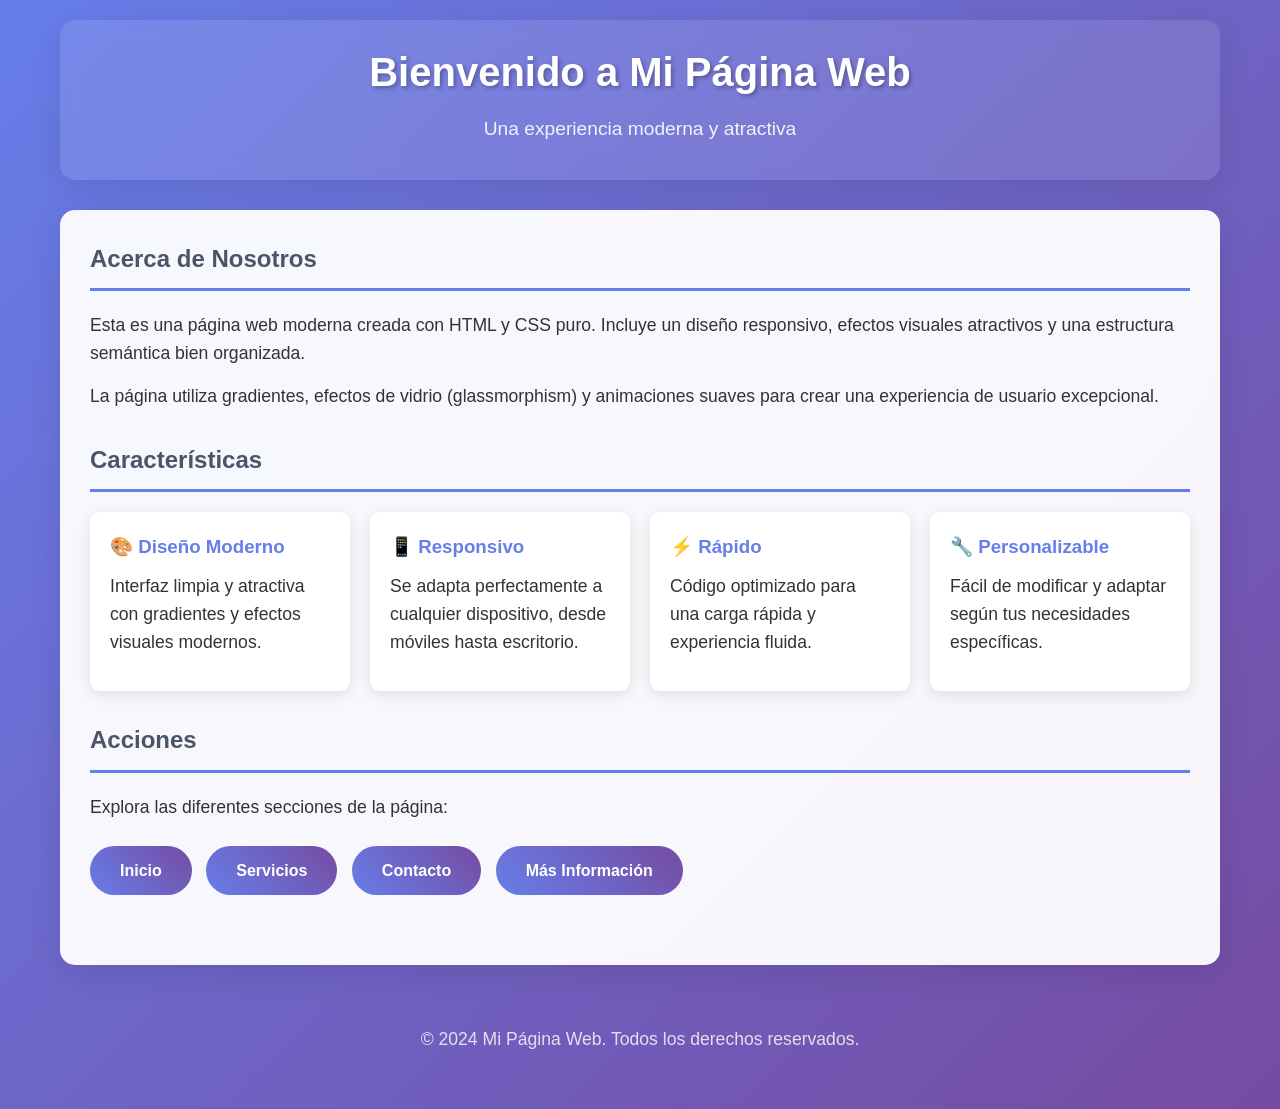
==== index.html @ 84f71ac6 "first commit" ====
<!DOCTYPE html>
<html lang="es">
<head>
    <meta charset="UTF-8">
    <meta name="viewport" content="width=device-width, initial-scale=1.0">
    <title>Mi Página Web</title>
    <style>
        * {
            margin: 0;
            padding: 0;
            box-sizing: border-box;
        }

        body {
            font-family: 'Segoe UI', Tahoma, Geneva, Verdana, sans-serif;
            line-height: 1.6;
            color: #333;
            background: linear-gradient(135deg, #667eea 0%, #764ba2 100%);
            min-height: 100vh;
        }

        .container {
            max-width: 1200px;
            margin: 0 auto;
            padding: 20px;
        }

        header {
            background: rgba(255, 255, 255, 0.1);
            backdrop-filter: blur(10px);
            padding: 20px 0;
            margin-bottom: 30px;
            border-radius: 15px;
            text-align: center;
            box-shadow: 0 8px 32px rgba(0, 0, 0, 0.1);
        }

        h1 {
            color: white;
            font-size: 2.5rem;
            margin-bottom: 10px;
            text-shadow: 2px 2px 4px rgba(0, 0, 0, 0.3);
        }

        .subtitle {
            color: rgba(255, 255, 255, 0.9);
            font-size: 1.2rem;
        }

        main {
            background: rgba(255, 255, 255, 0.95);
            border-radius: 15px;
            padding: 30px;
            box-shadow: 0 8px 32px rgba(0, 0, 0, 0.1);
            backdrop-filter: blur(10px);
        }

        .section {
            margin-bottom: 30px;
        }

        h2 {
            color: #4a5568;
            border-bottom: 3px solid #667eea;
            padding-bottom: 10px;
            margin-bottom: 20px;
        }

        p {
            margin-bottom: 15px;
            font-size: 1.1rem;
        }

        .button {
            display: inline-block;
            background: linear-gradient(45deg, #667eea, #764ba2);
            color: white;
            padding: 12px 30px;
            text-decoration: none;
            border-radius: 25px;
            font-weight: bold;
            transition: transform 0.3s ease, box-shadow 0.3s ease;
            margin: 10px 10px 10px 0;
        }

        .button:hover {
            transform: translateY(-2px);
            box-shadow: 0 5px 15px rgba(0, 0, 0, 0.2);
        }

        .features {
            display: grid;
            grid-template-columns: repeat(auto-fit, minmax(250px, 1fr));
            gap: 20px;
            margin-top: 20px;
        }

        .feature-card {
            background: white;
            padding: 20px;
            border-radius: 10px;
            box-shadow: 0 4px 15px rgba(0, 0, 0, 0.1);
            transition: transform 0.3s ease;
        }

        .feature-card:hover {
            transform: translateY(-5px);
        }

        .feature-card h3 {
            color: #667eea;
            margin-bottom: 10px;
        }

        footer {
            text-align: center;
            margin-top: 40px;
            padding: 20px;
            color: rgba(255, 255, 255, 0.8);
        }

        @media (max-width: 768px) {
            .container {
                padding: 10px;
            }
            
            h1 {
                font-size: 2rem;
            }
            
            main {
                padding: 20px;
            }
        }
    </style>
</head>
<body>
    <div class="container">
        <header>
            <h1>Bienvenido a Mi Página Web</h1>
            <p class="subtitle">Una experiencia moderna y atractiva</p>
        </header>

        <main>
            <section class="section">
                <h2>Acerca de Nosotros</h2>
                <p>Esta es una página web moderna creada con HTML y CSS puro. Incluye un diseño responsivo, efectos visuales atractivos y una estructura semántica bien organizada.</p>
                <p>La página utiliza gradientes, efectos de vidrio (glassmorphism) y animaciones suaves para crear una experiencia de usuario excepcional.</p>
            </section>

            <section class="section">
                <h2>Características</h2>
                <div class="features">
                    <div class="feature-card">
                        <h3>🎨 Diseño Moderno</h3>
                        <p>Interfaz limpia y atractiva con gradientes y efectos visuales modernos.</p>
                    </div>
                    <div class="feature-card">
                        <h3>📱 Responsivo</h3>
                        <p>Se adapta perfectamente a cualquier dispositivo, desde móviles hasta escritorio.</p>
                    </div>
                    <div class="feature-card">
                        <h3>⚡ Rápido</h3>
                        <p>Código optimizado para una carga rápida y experiencia fluida.</p>
                    </div>
                    <div class="feature-card">
                        <h3>🔧 Personalizable</h3>
                        <p>Fácil de modificar y adaptar según tus necesidades específicas.</p>
                    </div>
                </div>
            </section>

            <section class="section">
                <h2>Acciones</h2>
                <p>Explora las diferentes secciones de la página:</p>
                <a href="#" class="button">Inicio</a>
                <a href="#" class="button">Servicios</a>
                <a href="#" class="button">Contacto</a>
                <a href="#" class="button">Más Información</a>
            </section>
        </main>

        <footer>
            <p>&copy; 2024 Mi Página Web. Todos los derechos reservados.</p>
        </footer>
    </div>
</body>
</html>
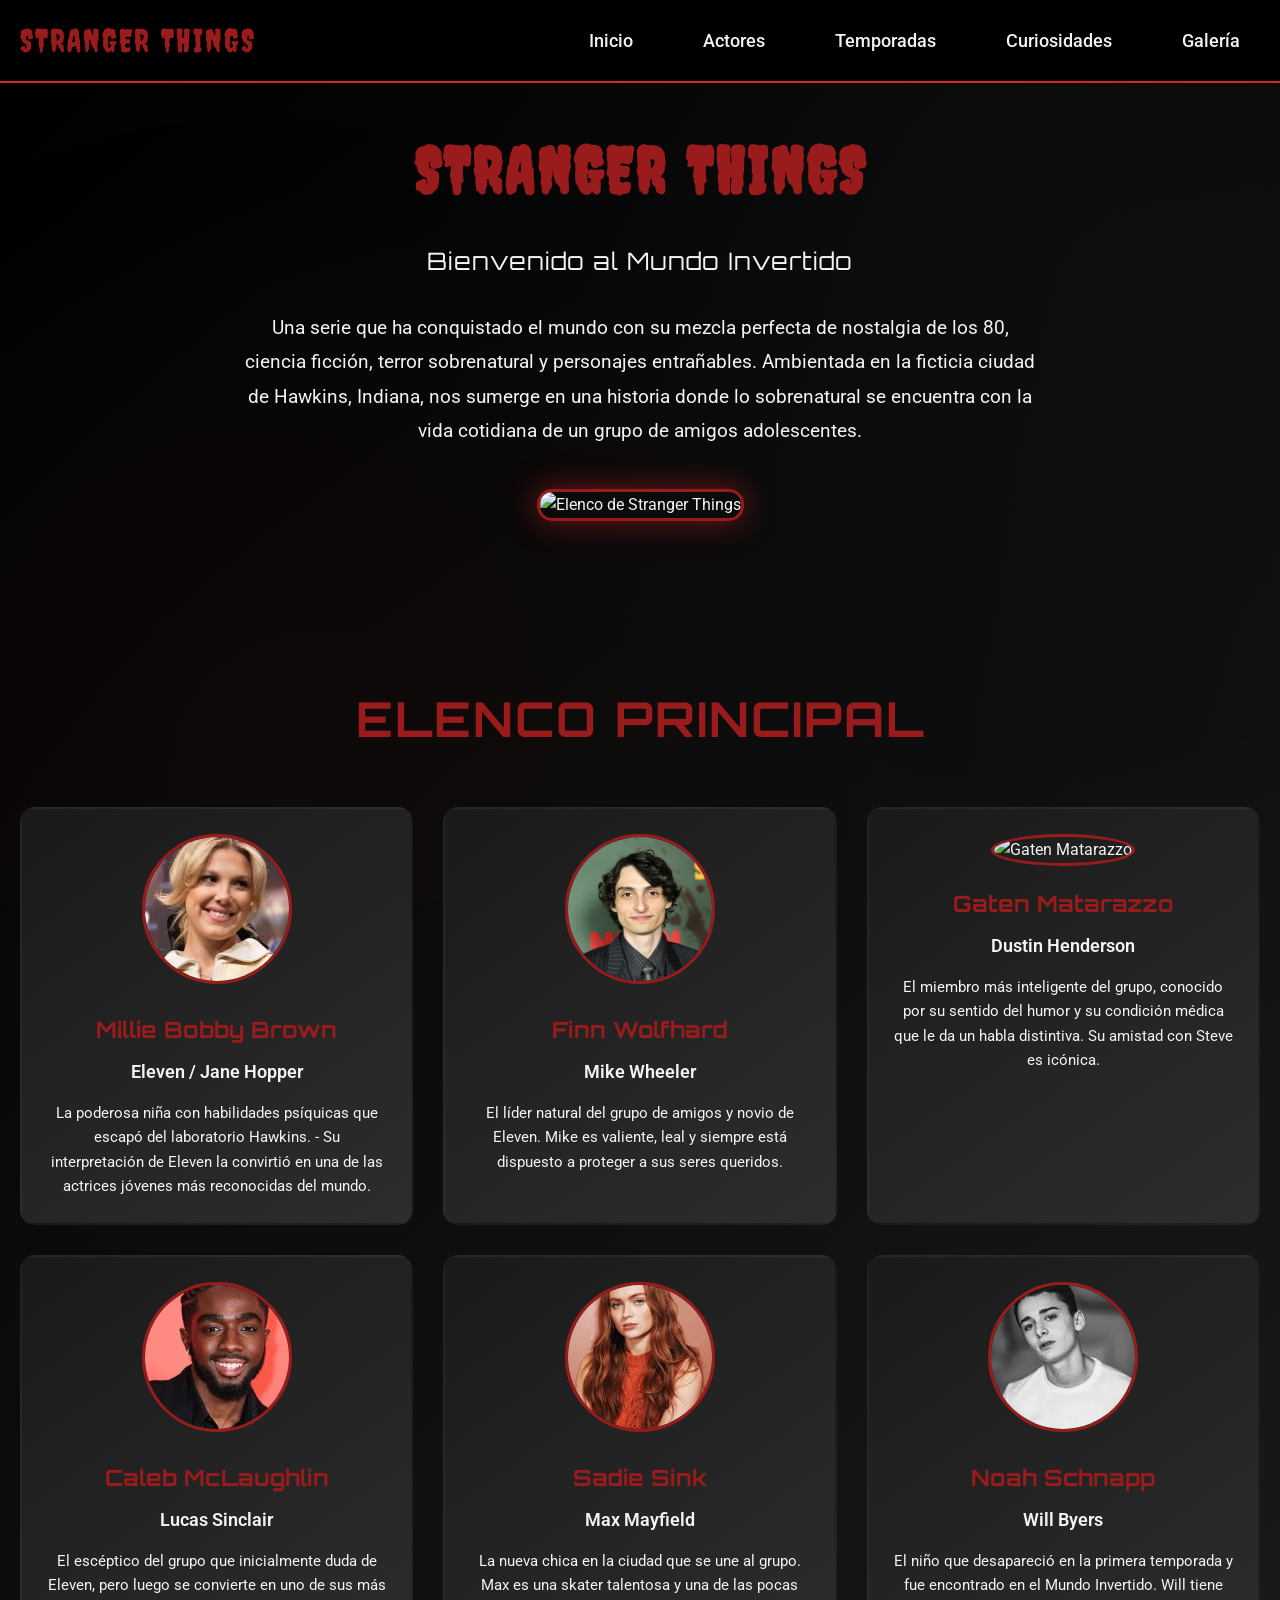
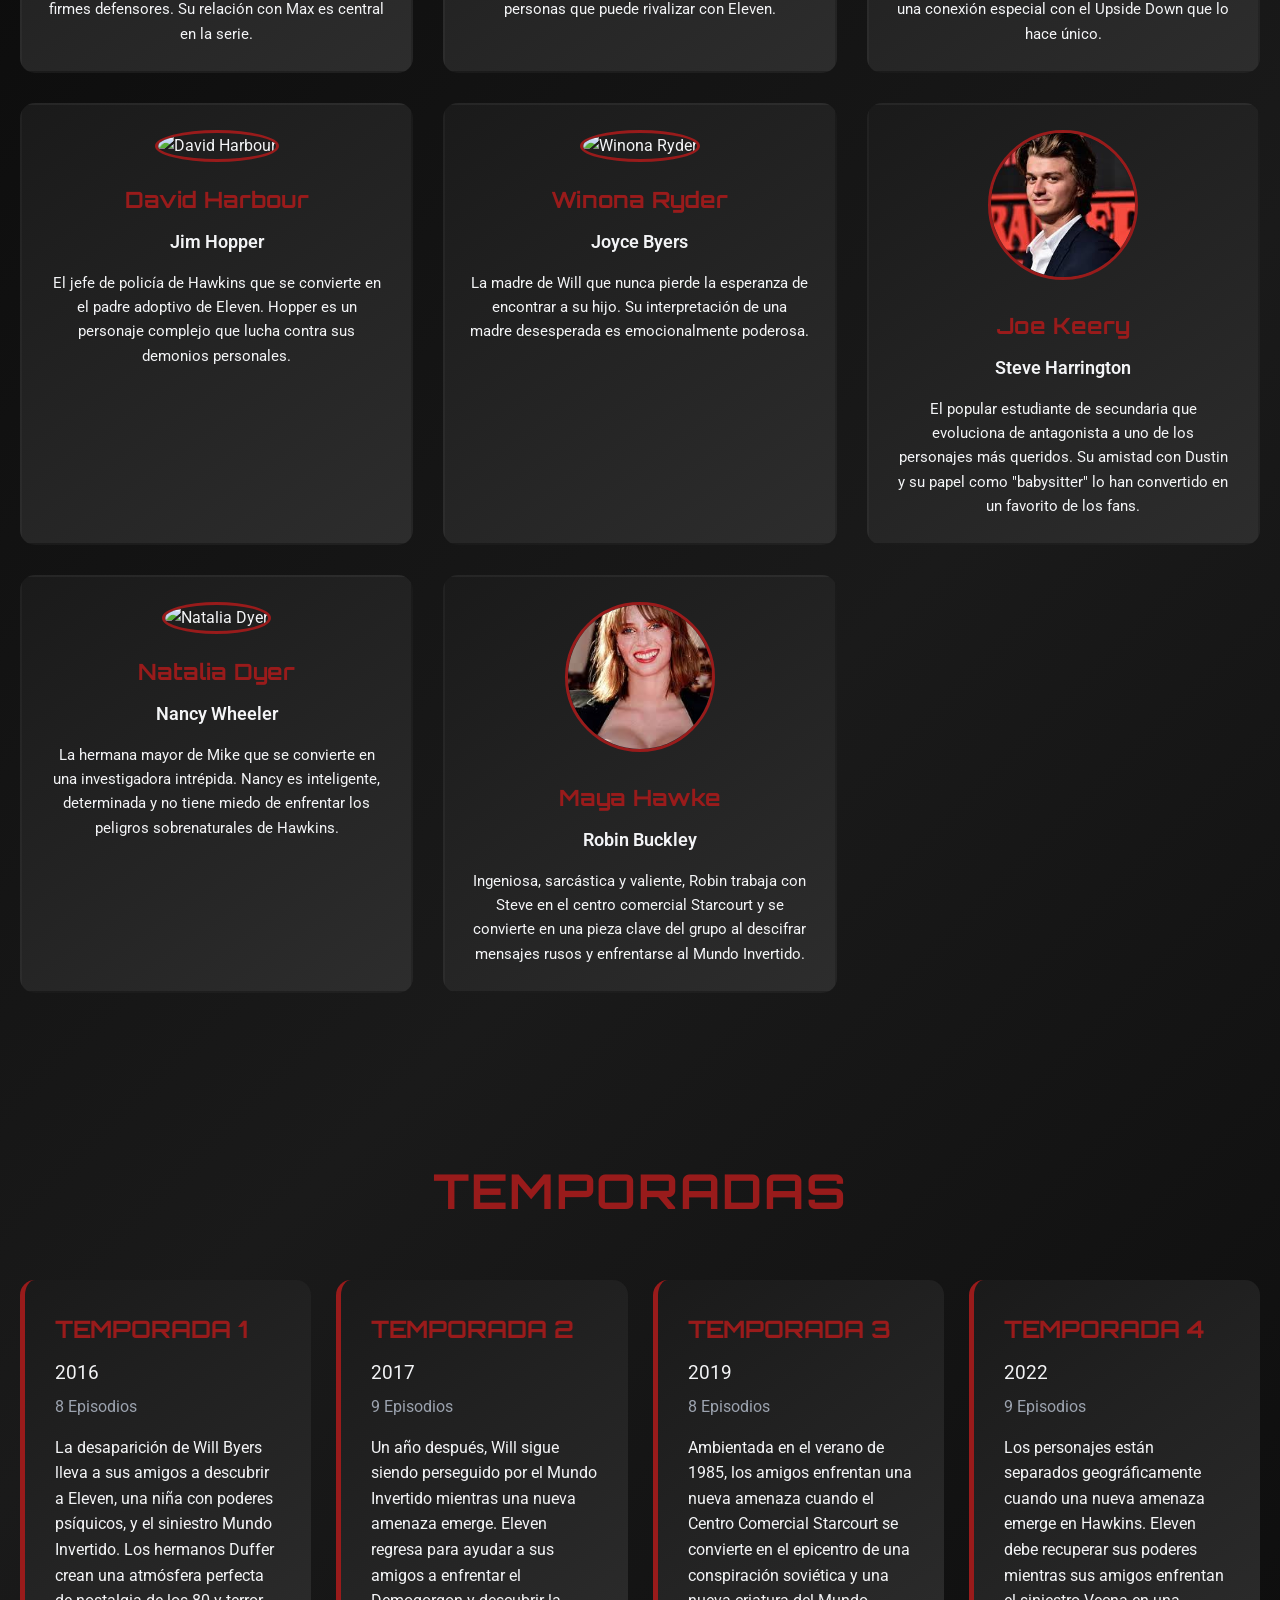
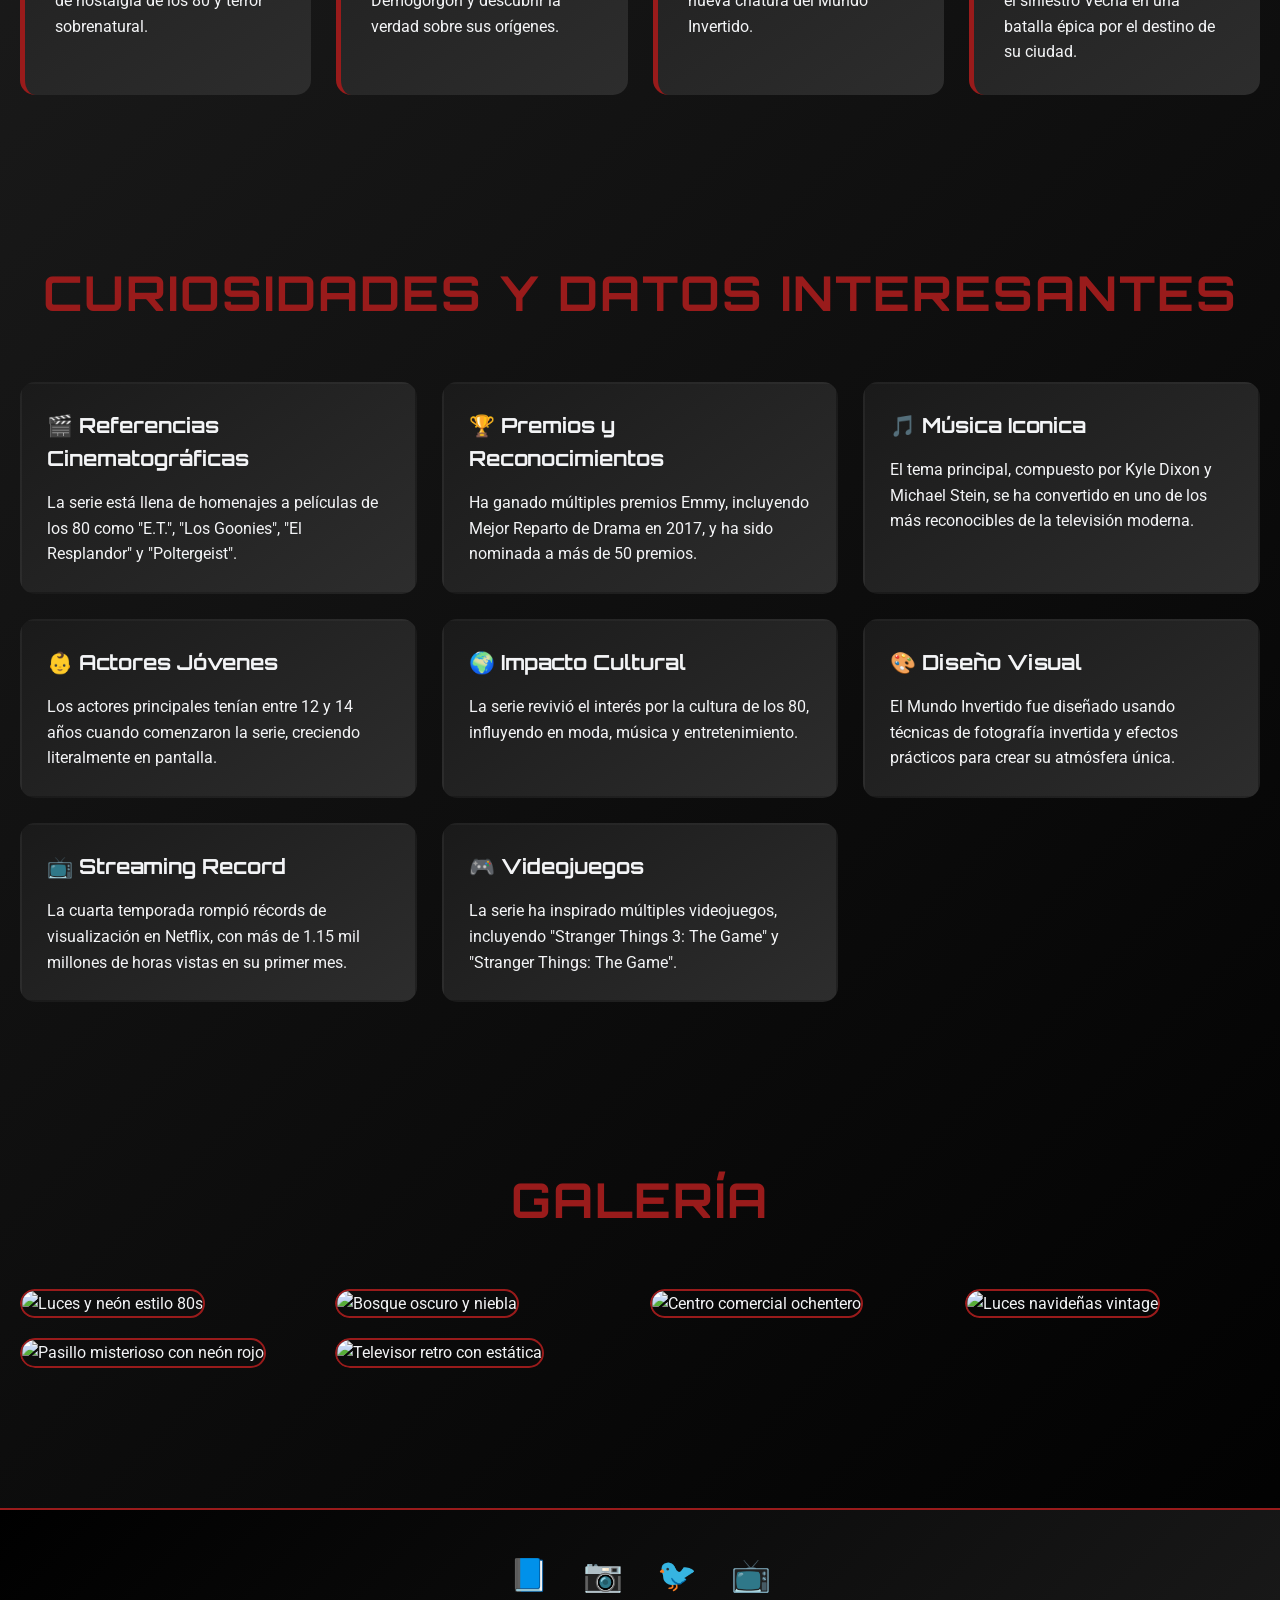
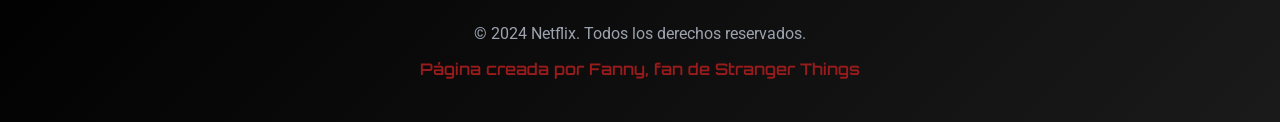
==== commit 55377a3c: "Add Robin (Maya Hawke), update gallery images, and remove background animations for a clean static l" ====
--- a/index.html
+++ b/index.html
@@ -3,186 +3,288 @@
 <head>
     <meta charset="UTF-8">
     <meta name="viewport" content="width=device-width, initial-scale=1.0">
-    <title>Mi Página Web</title>
-    <style>
-        * {
-            margin: 0;
-            padding: 0;
-            box-sizing: border-box;
-        }
-
-        body {
-            font-family: 'Segoe UI', Tahoma, Geneva, Verdana, sans-serif;
-            line-height: 1.6;
-            color: #333;
-            background: linear-gradient(135deg, #667eea 0%, #764ba2 100%);
-            min-height: 100vh;
-        }
-
-        .container {
-            max-width: 1200px;
-            margin: 0 auto;
-            padding: 20px;
-        }
-
-        header {
-            background: rgba(255, 255, 255, 0.1);
-            backdrop-filter: blur(10px);
-            padding: 20px 0;
-            margin-bottom: 30px;
-            border-radius: 15px;
-            text-align: center;
-            box-shadow: 0 8px 32px rgba(0, 0, 0, 0.1);
-        }
-
-        h1 {
-            color: white;
-            font-size: 2.5rem;
-            margin-bottom: 10px;
-            text-shadow: 2px 2px 4px rgba(0, 0, 0, 0.3);
-        }
-
-        .subtitle {
-            color: rgba(255, 255, 255, 0.9);
-            font-size: 1.2rem;
-        }
-
-        main {
-            background: rgba(255, 255, 255, 0.95);
-            border-radius: 15px;
-            padding: 30px;
-            box-shadow: 0 8px 32px rgba(0, 0, 0, 0.1);
-            backdrop-filter: blur(10px);
-        }
-
-        .section {
-            margin-bottom: 30px;
-        }
-
-        h2 {
-            color: #4a5568;
-            border-bottom: 3px solid #667eea;
-            padding-bottom: 10px;
-            margin-bottom: 20px;
-        }
-
-        p {
-            margin-bottom: 15px;
-            font-size: 1.1rem;
-        }
-
-        .button {
-            display: inline-block;
-            background: linear-gradient(45deg, #667eea, #764ba2);
-            color: white;
-            padding: 12px 30px;
-            text-decoration: none;
-            border-radius: 25px;
-            font-weight: bold;
-            transition: transform 0.3s ease, box-shadow 0.3s ease;
-            margin: 10px 10px 10px 0;
-        }
-
-        .button:hover {
-            transform: translateY(-2px);
-            box-shadow: 0 5px 15px rgba(0, 0, 0, 0.2);
-        }
-
-        .features {
-            display: grid;
-            grid-template-columns: repeat(auto-fit, minmax(250px, 1fr));
-            gap: 20px;
-            margin-top: 20px;
-        }
-
-        .feature-card {
-            background: white;
-            padding: 20px;
-            border-radius: 10px;
-            box-shadow: 0 4px 15px rgba(0, 0, 0, 0.1);
-            transition: transform 0.3s ease;
-        }
-
-        .feature-card:hover {
-            transform: translateY(-5px);
-        }
-
-        .feature-card h3 {
-            color: #667eea;
-            margin-bottom: 10px;
-        }
-
-        footer {
-            text-align: center;
-            margin-top: 40px;
-            padding: 20px;
-            color: rgba(255, 255, 255, 0.8);
-        }
-
-        @media (max-width: 768px) {
-            .container {
-                padding: 10px;
-            }
-            
-            h1 {
-                font-size: 2rem;
-            }
-            
-            main {
-                padding: 20px;
-            }
-        }
-    </style>
+    <title>Stranger Things - El Mundo Invertido</title>
+    <link rel="stylesheet" href="styles/main.css">
+    <link href="https://fonts.googleapis.com/css2?family=Creepster&family=Orbitron:wght@400;700;900&family=Roboto:wght@300;400;700&display=swap" rel="stylesheet">
 </head>
 <body>
+    <!-- Navegación -->
+    <nav>
+        <div class="nav-container">
+            <a href="#inicio" class="logo">STRANGER THINGS</a>
+            <ul class="nav-links">
+                <li><a href="#inicio">Inicio</a></li>
+                <li><a href="#actores">Actores</a></li>
+                <li><a href="#temporadas">Temporadas</a></li>
+                <li><a href="#curiosidades">Curiosidades</a></li>
+                <li><a href="#galeria">Galería</a></li>
+            </ul>
+        </div>
+    </nav>
+
     <div class="container">
-        <header>
-            <h1>Bienvenido a Mi Página Web</h1>
-            <p class="subtitle">Una experiencia moderna y atractiva</p>
-        </header>
-
-        <main>
-            <section class="section">
-                <h2>Acerca de Nosotros</h2>
-                <p>Esta es una página web moderna creada con HTML y CSS puro. Incluye un diseño responsivo, efectos visuales atractivos y una estructura semántica bien organizada.</p>
-                <p>La página utiliza gradientes, efectos de vidrio (glassmorphism) y animaciones suaves para crear una experiencia de usuario excepcional.</p>
-            </section>
-
-            <section class="section">
-                <h2>Características</h2>
-                <div class="features">
-                    <div class="feature-card">
-                        <h3>🎨 Diseño Moderno</h3>
-                        <p>Interfaz limpia y atractiva con gradientes y efectos visuales modernos.</p>
-                    </div>
-                    <div class="feature-card">
-                        <h3>📱 Responsivo</h3>
-                        <p>Se adapta perfectamente a cualquier dispositivo, desde móviles hasta escritorio.</p>
-                    </div>
-                    <div class="feature-card">
-                        <h3>⚡ Rápido</h3>
-                        <p>Código optimizado para una carga rápida y experiencia fluida.</p>
-                    </div>
-                    <div class="feature-card">
-                        <h3>🔧 Personalizable</h3>
-                        <p>Fácil de modificar y adaptar según tus necesidades específicas.</p>
-                    </div>
-                </div>
-            </section>
-
-            <section class="section">
-                <h2>Acciones</h2>
-                <p>Explora las diferentes secciones de la página:</p>
-                <a href="#" class="button">Inicio</a>
-                <a href="#" class="button">Servicios</a>
-                <a href="#" class="button">Contacto</a>
-                <a href="#" class="button">Más Información</a>
-            </section>
-        </main>
-
-        <footer>
-            <p>&copy; 2024 Mi Página Web. Todos los derechos reservados.</p>
-        </footer>
+        <!-- Sección Hero -->
+        <section id="inicio" class="hero fade-in">
+            <h1 class="hero-title">STRANGER THINGS</h1>
+            <p class="hero-subtitle">Bienvenido al Mundo Invertido</p>
+            <p class="hero-description">
+                Una serie que ha conquistado el mundo con su mezcla perfecta de nostalgia de los 80, 
+                ciencia ficción, terror sobrenatural y personajes entrañables. Ambientada en la ficticia 
+                ciudad de Hawkins, Indiana, nos sumerge en una historia donde lo sobrenatural se encuentra 
+                con la vida cotidiana de un grupo de amigos adolescentes.
+            </p>
+            <img src="https://images.unsplash.com/photo-1578662996442-48f60103fc96?ixlib=rb-4.0.3&auto=format&fit=crop&w=1200&q=80" 
+                 alt="Elenco de Stranger Things" class="hero-image">
+        </section>
+
+        <!-- Sección Actores -->
+        <section id="actores" class="section fade-in">
+            <h2>ELENCO PRINCIPAL</h2>
+            <div class="actors-grid">
+                <div class="actor-card">
+                    <img src="[data-uri] "
+     
+                         alt="Millie Bobby Brown (Eleven)" class="actor-photo">
+                    <h3 class="actor-name">Millie Bobby Brown</h3>
+                    <p class="actor-character">Eleven / Jane Hopper</p>
+                    <p class="actor-description">
+                        La poderosa niña con habilidades psíquicas que escapó del laboratorio Hawkins. 
+                   -     Su interpretación de Eleven la convirtió en una de las actrices jóvenes más reconocidas del mundo.
+                    </p>
+                </div>
+
+                <div class="actor-card">
+                    <img src="imagenes/Finn.webp"
+                         alt="Finn Wolfhard" class="actor-photo">
+                    <h3 class="actor-name">Finn Wolfhard</h3>
+                    <p class="actor-character">Mike Wheeler</p>
+                    <p class="actor-description">
+                        El líder natural del grupo de amigos y novio de Eleven. Mike es valiente, 
+                        leal y siempre está dispuesto a proteger a sus seres queridos.
+                    </p>
+                </div>
+
+                <div class="actor-card">
+                    <img src="https://upload.wikimedia.org/wikipedia/commons/4/43/Gaten_Matarazzo.jpg" 
+                         alt="Gaten Matarazzo" class="actor-photo">
+                    <h3 class="actor-name">Gaten Matarazzo</h3>
+                    <p class="actor-character">Dustin Henderson</p>
+                    <p class="actor-description">
+                        El miembro más inteligente del grupo, conocido por su sentido del humor 
+                        y su condición médica que le da un habla distintiva. Su amistad con Steve es icónica.
+                    </p>
+                </div>
+
+                <div class="actor-card">
+                    <img src="[data-uri]" 
+                         alt="Caleb McLaughlin" class="actor-photo">
+                    <h3 class="actor-name">Caleb McLaughlin</h3>
+                    <p class="actor-character">Lucas Sinclair</p>
+                    <p class="actor-description">
+                        El escéptico del grupo que inicialmente duda de Eleven, pero luego se convierte 
+                        en uno de sus más firmes defensores. Su relación con Max es central en la serie.
+                    </p>
+                </div>
+
+                <div class="actor-card">
+                    <img src="[data-uri]" 
+                         alt="Sadie Sink" class="actor-photo">
+                    <h3 class="actor-name">Sadie Sink</h3>
+                    <p class="actor-character">Max Mayfield</p>
+                    <p class="actor-description">
+                        La nueva chica en la ciudad que se une al grupo. Max es una skater talentosa 
+                        y una de las pocas personas que puede rivalizar con Eleven.
+                    </p>
+                </div>
+
+                <div class="actor-card">
+                    <img src="[data-uri]" 
+                         alt="Noah Schnapp" class="actor-photo">
+                    <h3 class="actor-name">Noah Schnapp</h3>
+                    <p class="actor-character">Will Byers</p>
+                    <p class="actor-description">
+                        El niño que desapareció en la primera temporada y fue encontrado en el Mundo Invertido. 
+                        Will tiene una conexión especial con el Upside Down que lo hace único.
+                    </p>
+                </div>
+
+                <div class="actor-card">
+                    <img src="https://cdn.britannica.com/53/244253-050-579D9771/Actor-David-Harbour-2022.jpg "
+                         alt="David Harbour" class="actor-photo">
+                    <h3 class="actor-name">David Harbour</h3>
+                    <p class="actor-character">Jim Hopper</p>
+                    <p class="actor-description">
+                        El jefe de policía de Hawkins que se convierte en el padre adoptivo de Eleven. 
+                        Hopper es un personaje complejo que lucha contra sus demonios personales.
+                    </p>
+                </div>
+
+                <div class="actor-card">
+                    <img src="https://upload.wikimedia.org/wikipedia/commons/thumb/3/39/Winona_Ryder-63849_%28cropped%29.jpg/250px-Winona_Ryder-63849_%28cropped%29.jpg" 
+                         alt="Winona Ryder" class="actor-photo">
+                    <h3 class="actor-name">Winona Ryder</h3>
+                    <p class="actor-character">Joyce Byers</p>
+                    <p class="actor-description">
+                        La madre de Will que nunca pierde la esperanza de encontrar a su hijo. 
+                        Su interpretación de una madre desesperada es emocionalmente poderosa.
+                    </p>
+                </div>
+
+                <div class="actor-card">
+                    <img src="[data-uri]" 
+                         alt="Joe Keery" class="actor-photo">
+                    <h3 class="actor-name">Joe Keery</h3>
+                    <p class="actor-character">Steve Harrington</p>
+                    <p class="actor-description">
+                        El popular estudiante de secundaria que evoluciona de antagonista a uno de los personajes más queridos. 
+                        Su amistad con Dustin y su papel como "babysitter" lo han convertido en un favorito de los fans.
+                    </p>
+                </div>
+
+                <div class="actor-card">
+                    <img src="https://upload.wikimedia.org/wikipedia/commons/7/7d/Natalia_Dyer_by_Gage_Skidmore.jpg" 
+                         alt="Natalia Dyer" class="actor-photo">
+                    <h3 class="actor-name">Natalia Dyer</h3>
+                    <p class="actor-character">Nancy Wheeler</p>
+                    <p class="actor-description">
+                        La hermana mayor de Mike que se convierte en una investigadora intrépida. 
+                        Nancy es inteligente, determinada y no tiene miedo de enfrentar los peligros sobrenaturales de Hawkins.
+                    </p>
+                </div>
+
+                <div class="actor-card">
+                    <img src="[data-uri]"
+                         alt="Maya Hawke" class="actor-photo">
+                    <h3 class="actor-name">Maya Hawke</h3>
+                    <p class="actor-character">Robin Buckley</p>
+                    <p class="actor-description">
+                        Ingeniosa, sarcástica y valiente, Robin trabaja con Steve en el centro comercial Starcourt
+                        y se convierte en una pieza clave del grupo al descifrar mensajes rusos y enfrentarse al Mundo Invertido.
+                    </p>
+                </div>
+            </div>
+        </section>
+
+        <!-- Sección Temporadas -->
+        <section id="temporadas" class="section fade-in">
+            <h2>TEMPORADAS</h2>
+            <div class="seasons-container">
+                <div class="season-card">
+                    <h3 class="season-number">TEMPORADA 1</h3>
+                    <p class="season-year">2016</p>
+                    <p class="season-episodes">8 Episodios</p>
+                    <p class="season-description">La desaparición de Will Byers lleva a sus amigos a descubrir a Eleven, una niña con poderes psíquicos, y el siniestro Mundo Invertido. Los hermanos Duffer crean una atmósfera perfecta de nostalgia de los 80 y terror sobrenatural.</p>
+                </div>
+
+                <div class="season-card">
+                    <h3 class="season-number">TEMPORADA 2</h3>
+                    <p class="season-year">2017</p>
+                    <p class="season-episodes">9 Episodios</p>
+                    <p class="season-description">Un año después, Will sigue siendo perseguido por el Mundo Invertido mientras una nueva amenaza emerge. Eleven regresa para ayudar a sus amigos a enfrentar el Demogorgon y descubrir la verdad sobre sus orígenes.</p>
+                </div>
+
+                <div class="season-card">
+                    <h3 class="season-number">TEMPORADA 3</h3>
+                    <p class="season-year">2019</p>
+                    <p class="season-episodes">8 Episodios</p>
+                    <p class="season-description">Ambientada en el verano de 1985, los amigos enfrentan una nueva amenaza cuando el Centro Comercial Starcourt se convierte en el epicentro de una conspiración soviética y una nueva criatura del Mundo Invertido.</p>
+                </div>
+
+                <div class="season-card">
+                    <h3 class="season-number">TEMPORADA 4</h3>
+                    <p class="season-year">2022</p>
+                    <p class="season-episodes">9 Episodios</p>
+                    <p class="season-description">Los personajes están separados geográficamente cuando una nueva amenaza emerge en Hawkins. Eleven debe recuperar sus poderes mientras sus amigos enfrentan el siniestro Vecna en una batalla épica por el destino de su ciudad.</p>
+                </div>
+            </div>
+        </section>
+
+        <!-- Sección Curiosidades -->
+        <section id="curiosidades" class="section fade-in">
+            <h2>CURIOSIDADES Y DATOS INTERESANTES</h2>
+            <div class="curiosities">
+                <div class="curiosity-card">
+                    <h3>🎬 Referencias Cinematográficas</h3>
+                    <p>La serie está llena de homenajes a películas de los 80 como "E.T.", "Los Goonies", "El Resplandor" y "Poltergeist".</p>
+                </div>
+
+                <div class="curiosity-card">
+                    <h3>🏆 Premios y Reconocimientos</h3>
+                    <p>Ha ganado múltiples premios Emmy, incluyendo Mejor Reparto de Drama en 2017, y ha sido nominada a más de 50 premios.</p>
+                </div>
+
+                <div class="curiosity-card">
+                    <h3>🎵 Música Iconica</h3>
+                    <p>El tema principal, compuesto por Kyle Dixon y Michael Stein, se ha convertido en uno de los más reconocibles de la televisión moderna.</p>
+                </div>
+
+                <div class="curiosity-card">
+                    <h3>👶 Actores Jóvenes</h3>
+                    <p>Los actores principales tenían entre 12 y 14 años cuando comenzaron la serie, creciendo literalmente en pantalla.</p>
+                </div>
+
+                <div class="curiosity-card">
+                    <h3>🌍 Impacto Cultural</h3>
+                    <p>La serie revivió el interés por la cultura de los 80, influyendo en moda, música y entretenimiento.</p>
+                </div>
+
+                <div class="curiosity-card">
+                    <h3>🎨 Diseño Visual</h3>
+                    <p>El Mundo Invertido fue diseñado usando técnicas de fotografía invertida y efectos prácticos para crear su atmósfera única.</p>
+                </div>
+
+                <div class="curiosity-card">
+                    <h3>📺 Streaming Record</h3>
+                    <p>La cuarta temporada rompió récords de visualización en Netflix, con más de 1.15 mil millones de horas vistas en su primer mes.</p>
+                </div>
+
+                <div class="curiosity-card">
+                    <h3>🎮 Videojuegos</h3>
+                    <p>La serie ha inspirado múltiples videojuegos, incluyendo "Stranger Things 3: The Game" y "Stranger Things: The Game".</p>
+                </div>
+            </div>
+        </section>
+
+        <!-- Sección Galería -->
+        <section id="galeria" class="section fade-in">
+            <h2>GALERÍA</h2>
+            <div class="gallery">
+                <div class="gallery-item">
+                    <img src="https://images.unsplash.com/photo-1520975922284-9f8a8ef21298?ixlib=rb-4.0.3&auto=format&fit=crop&w=400&q=80" alt="Luces y neón estilo 80s">
+                </div>
+                <div class="gallery-item">
+                    <img src="https://images.unsplash.com/photo-1558981403-c5f9899a28bc?ixlib=rb-4.0.3&auto=format&fit=crop&w=400&q=80" alt="Bosque oscuro y niebla">
+                </div>
+                <div class="gallery-item">
+                    <img src="https://images.unsplash.com/photo-1496302662116-85c2c1df8535?ixlib=rb-4.0.3&auto=format&fit=crop&w=400&q=80" alt="Centro comercial ochentero">
+                </div>
+                <div class="gallery-item">
+                    <img src="https://images.unsplash.com/photo-1477959858617-67f85cf4f1df?ixlib=rb-4.0.3&auto=format&fit=crop&w=400&q=80" alt="Luces navideñas vintage">
+                </div>
+                <div class="gallery-item">
+                    <img src="https://images.unsplash.com/photo-1502904550040-7534597429ae?ixlib=rb-4.0.3&auto=format&fit=crop&w=400&q=80" alt="Pasillo misterioso con neón rojo">
+                </div>
+                <div class="gallery-item">
+                    <img src="https://images.unsplash.com/photo-1545239351-1141bd82e8a6?ixlib=rb-4.0.3&auto=format&fit=crop&w=400&q=80" alt="Televisor retro con estática">
+                </div>
+            </div>
+        </section>
     </div>
+
+    <!-- Footer -->
+    <footer>
+        <div class="footer-content">
+            <div class="social-links">
+                <a href="#">📘</a>
+                <a href="#">📷</a>
+                <a href="#">🐦</a>
+                <a href="#">📺</a>
+            </div>
+            <p class="footer-text">© 2024 Netflix. Todos los derechos reservados.</p>
+            <p class="signature">Página creada por Fanny, fan de Stranger Things</p>
+        </div>
+    </footer>
+
+    <script src="js/main.js"></script>
 </body>
-</html>
+</html>
--- a/styles/main.css
+++ b/styles/main.css
@@ -0,0 +1,484 @@
+/* Reset y configuración base */
+* {
+    margin: 0;
+    padding: 0;
+    box-sizing: border-box;
+}
+
+:root {
+    --primary-red: #991b1b;
+    --secondary-red: #ef4444;
+    --dark-red: #991b1b;
+    --black: #000000;
+    --dark-gray: #1a1a1a;
+    --medium-gray: #2d2d2d;
+    --light-gray: #404040;
+    --blue-accent: #4b5563;
+    --light-blue: #6b7280;
+    --white: #ffffff;
+    --text-light: #f3f4f6;
+    --text-muted: #9ca3af;
+    --glow-red: #dc2626;
+    --glow-blue: #6b7280;
+}
+
+body {
+    font-family: 'Roboto', sans-serif;
+    background: linear-gradient(135deg, var(--black) 0%, var(--dark-gray) 50%, var(--black) 100%);
+    color: var(--text-light);
+    line-height: 1.6;
+    overflow-x: hidden;
+}
+
+/* Fondo estático sin animaciones */
+body::before {
+    content: '';
+    position: fixed;
+    top: 0;
+    left: 0;
+    width: 100%;
+    height: 100%;
+    background: 
+        radial-gradient(circle at 20% 80%, rgba(153, 27, 27, 0.05) 0%, transparent 50%),
+        radial-gradient(circle at 80% 20%, rgba(75, 85, 99, 0.05) 0%, transparent 50%);
+    z-index: -1;
+}
+
+/* Contenedor principal */
+.container {
+    max-width: 1400px;
+    margin: 0 auto;
+    padding: 0 20px;
+}
+
+/* Navegación */
+nav {
+    position: fixed;
+    top: 0;
+    left: 0;
+    right: 0;
+    background: rgba(0, 0, 0, 0.95);
+    backdrop-filter: blur(10px);
+    border-bottom: 2px solid var(--primary-red);
+    z-index: 1000;
+    padding: 15px 0;
+    transition: all 0.3s ease;
+}
+
+.nav-container {
+    max-width: 1400px;
+    margin: 0 auto;
+    display: flex;
+    justify-content: space-between;
+    align-items: center;
+    padding: 0 20px;
+}
+
+.logo {
+    font-family: 'Creepster', cursive;
+    font-size: 2rem;
+    color: var(--primary-red);
+    text-decoration: none;
+    letter-spacing: 2px;
+    transition: all 0.3s ease;
+}
+
+.logo:hover {
+    transform: scale(1.05);
+}
+
+.nav-links {
+    display: flex;
+    list-style: none;
+    gap: 30px;
+}
+
+.nav-links a {
+    color: var(--text-light);
+    text-decoration: none;
+    font-weight: 500;
+    font-size: 1.1rem;
+    padding: 10px 20px;
+    border-radius: 25px;
+    transition: all 0.3s ease;
+    position: relative;
+}
+
+.nav-links a::before {
+    content: '';
+    position: absolute;
+    top: 0;
+    left: 0;
+    right: 0;
+    bottom: 0;
+    background: linear-gradient(45deg, var(--primary-red), var(--blue-accent));
+    border-radius: 25px;
+    opacity: 0;
+    transition: opacity 0.3s ease;
+    z-index: -1;
+}
+
+.nav-links a:hover::before {
+    opacity: 1;
+}
+
+.nav-links a:hover {
+    color: var(--white);
+    text-shadow: 0 0 10px var(--white);
+}
+
+/* Sección Hero */
+.hero {
+    padding: 120px 0 80px;
+    text-align: center;
+    position: relative;
+}
+
+.hero-title {
+    font-family: 'Creepster', cursive;
+    font-size: 4rem;
+    color: var(--primary-red);
+    margin-bottom: 20px;
+    letter-spacing: 3px;
+}
+
+
+.hero-subtitle {
+    font-family: 'Orbitron', monospace;
+    font-size: 1.5rem;
+    color: var(--text-light);
+    margin-bottom: 30px;
+    letter-spacing: 1px;
+}
+
+.hero-description {
+    font-size: 1.2rem;
+    max-width: 800px;
+    margin: 0 auto 40px;
+    color: var(--text-light);
+    line-height: 1.8;
+}
+
+.hero-image {
+    max-width: 100%;
+    height: 400px;
+    object-fit: cover;
+    border-radius: 15px;
+    border: 3px solid var(--primary-red);
+    box-shadow: 0 0 30px rgba(220, 38, 38, 0.5);
+    transition: all 0.3s ease;
+}
+
+.hero-image:hover {
+    transform: scale(1.02);
+    box-shadow: 0 0 50px rgba(220, 38, 38, 0.8);
+}
+
+/* Secciones generales */
+.section {
+    padding: 80px 0;
+    position: relative;
+}
+
+.section h2 {
+    font-family: 'Orbitron', monospace;
+    font-size: 3rem;
+    color: var(--primary-red);
+    text-align: center;
+    margin-bottom: 50px;
+    letter-spacing: 2px;
+}
+
+/* Grid de actores */
+.actors-grid {
+    display: grid;
+    grid-template-columns: repeat(auto-fit, minmax(300px, 1fr));
+    gap: 30px;
+    margin-top: 40px;
+}
+
+.actor-card {
+    background: linear-gradient(145deg, var(--dark-gray), var(--medium-gray));
+    border-radius: 15px;
+    padding: 25px;
+    text-align: center;
+    border: 2px solid transparent;
+    transition: all 0.3s ease;
+    position: relative;
+    overflow: hidden;
+}
+
+
+.actor-card:hover {
+    border-color: var(--primary-red);
+    transform: translateY(-10px);
+    box-shadow: 0 20px 40px rgba(220, 38, 38, 0.3);
+}
+
+.actor-photo {
+    width: 150px;
+    height: 150px;
+    border-radius: 50%;
+    object-fit: cover;
+    border: 3px solid var(--primary-red);
+    margin-bottom: 20px;
+    transition: all 0.3s ease;
+}
+
+.actor-card:hover .actor-photo {
+    border-color: var(--light-blue);
+    box-shadow: 0 0 20px var(--glow-blue);
+}
+
+.actor-name {
+    font-family: 'Orbitron', monospace;
+    font-size: 1.4rem;
+    color: var(--primary-red);
+    margin-bottom: 10px;
+}
+
+.actor-character {
+    font-size: 1.1rem;
+    color: var(--text-light);
+    margin-bottom: 15px;
+    font-weight: 600;
+}
+
+.actor-description {
+    color: var(--text-light);
+    font-size: 0.95rem;
+    line-height: 1.6;
+}
+
+/* Temporadas */
+.seasons-container {
+    display: grid;
+    grid-template-columns: repeat(auto-fit, minmax(280px, 1fr));
+    gap: 25px;
+    margin-top: 40px;
+}
+
+.season-card {
+    background: linear-gradient(145deg, var(--dark-gray), var(--medium-gray));
+    border-radius: 15px;
+    padding: 30px;
+    border-left: 5px solid var(--primary-red);
+    transition: all 0.3s ease;
+    position: relative;
+}
+
+.season-card:hover {
+    transform: translateX(10px);
+    box-shadow: 0 15px 35px rgba(220, 38, 38, 0.2);
+    border-left-color: var(--light-blue);
+}
+
+.season-number {
+    font-family: 'Orbitron', monospace;
+    font-size: 1.5rem;
+    color: var(--primary-red);
+    margin-bottom: 10px;
+}
+
+.season-year {
+    font-size: 1.2rem;
+    color: var(--text-light);
+    margin-bottom: 5px;
+}
+
+.season-episodes {
+    font-size: 1rem;
+    color: var(--text-muted);
+    margin-bottom: 15px;
+}
+
+.season-description {
+    color: var(--text-light);
+    line-height: 1.6;
+}
+
+/* Curiosidades */
+.curiosities {
+    display: grid;
+    grid-template-columns: repeat(auto-fit, minmax(300px, 1fr));
+    gap: 25px;
+    margin-top: 40px;
+}
+
+.curiosity-card {
+    background: linear-gradient(145deg, var(--dark-gray), var(--medium-gray));
+    border-radius: 15px;
+    padding: 25px;
+    border: 2px solid transparent;
+    transition: all 0.3s ease;
+    position: relative;
+}
+
+.curiosity-card:hover {
+    border-color: var(--light-blue);
+    transform: scale(1.02);
+    box-shadow: 0 15px 35px rgba(59, 130, 246, 0.2);
+}
+
+.curiosity-card h3 {
+    font-family: 'Orbitron', monospace;
+    font-size: 1.3rem;
+    color: var(--text-light);
+    margin-bottom: 15px;
+}
+
+.curiosity-card p {
+    color: var(--text-light);
+    line-height: 1.6;
+}
+
+/* Galería */
+.gallery {
+    display: grid;
+    grid-template-columns: repeat(auto-fit, minmax(250px, 1fr));
+    gap: 20px;
+    margin-top: 40px;
+}
+
+.gallery-item {
+    position: relative;
+    overflow: hidden;
+    border-radius: 15px;
+    transition: all 0.3s ease;
+}
+
+.gallery-item:hover {
+    transform: scale(1.05);
+    z-index: 10;
+}
+
+.gallery-item img {
+    width: 100%;
+    height: 250px;
+    object-fit: cover;
+    border-radius: 15px;
+    border: 2px solid var(--primary-red);
+    transition: all 0.3s ease;
+}
+
+.gallery-item:hover img {
+    border-color: var(--light-blue);
+    box-shadow: 0 0 30px rgba(59, 130, 246, 0.5);
+}
+
+/* Footer */
+footer {
+    background: linear-gradient(135deg, var(--black), var(--dark-gray));
+    padding: 40px 0;
+    text-align: center;
+    border-top: 2px solid var(--primary-red);
+    margin-top: 60px;
+}
+
+.footer-content {
+    max-width: 1200px;
+    margin: 0 auto;
+    padding: 0 20px;
+}
+
+.social-links {
+    margin-bottom: 20px;
+}
+
+.social-links a {
+    display: inline-block;
+    font-size: 2rem;
+    margin: 0 15px;
+    transition: all 0.3s ease;
+    text-decoration: none;
+}
+
+.social-links a:hover {
+    transform: scale(1.2);
+    filter: drop-shadow(0 0 10px var(--glow-red));
+}
+
+.footer-text {
+    color: var(--text-muted);
+    margin-bottom: 10px;
+}
+
+.signature {
+    color: var(--primary-red);
+    font-family: 'Orbitron', monospace;
+    font-weight: 600;
+}
+
+/* Animaciones */
+.fade-in {
+    opacity: 0;
+    transform: translateY(30px);
+    animation: fadeInUp 1s ease forwards;
+}
+
+@keyframes fadeInUp {
+    to {
+        opacity: 1;
+        transform: translateY(0);
+    }
+}
+
+/* Responsive Design */
+@media (max-width: 768px) {
+    .nav-links {
+        flex-direction: column;
+        gap: 10px;
+    }
+    
+    .hero-title {
+        font-size: 2.5rem;
+    }
+    
+    .section h2 {
+        font-size: 2rem;
+    }
+    
+    .actors-grid {
+        grid-template-columns: 1fr;
+    }
+    
+    .seasons-container {
+        grid-template-columns: 1fr;
+    }
+    
+    .curiosities {
+        grid-template-columns: 1fr;
+    }
+    
+    .gallery {
+        grid-template-columns: repeat(auto-fit, minmax(200px, 1fr));
+    }
+}
+
+@media (max-width: 480px) {
+    .container {
+        padding: 0 15px;
+    }
+    
+    .hero-title {
+        font-size: 2rem;
+    }
+    
+    .hero-subtitle {
+        font-size: 1.2rem;
+    }
+    
+    .hero-description {
+        font-size: 1rem;
+    }
+    
+    .nav-container {
+        flex-direction: column;
+        gap: 15px;
+    }
+    
+    .logo {
+        font-size: 1.5rem;
+    }
+}
+
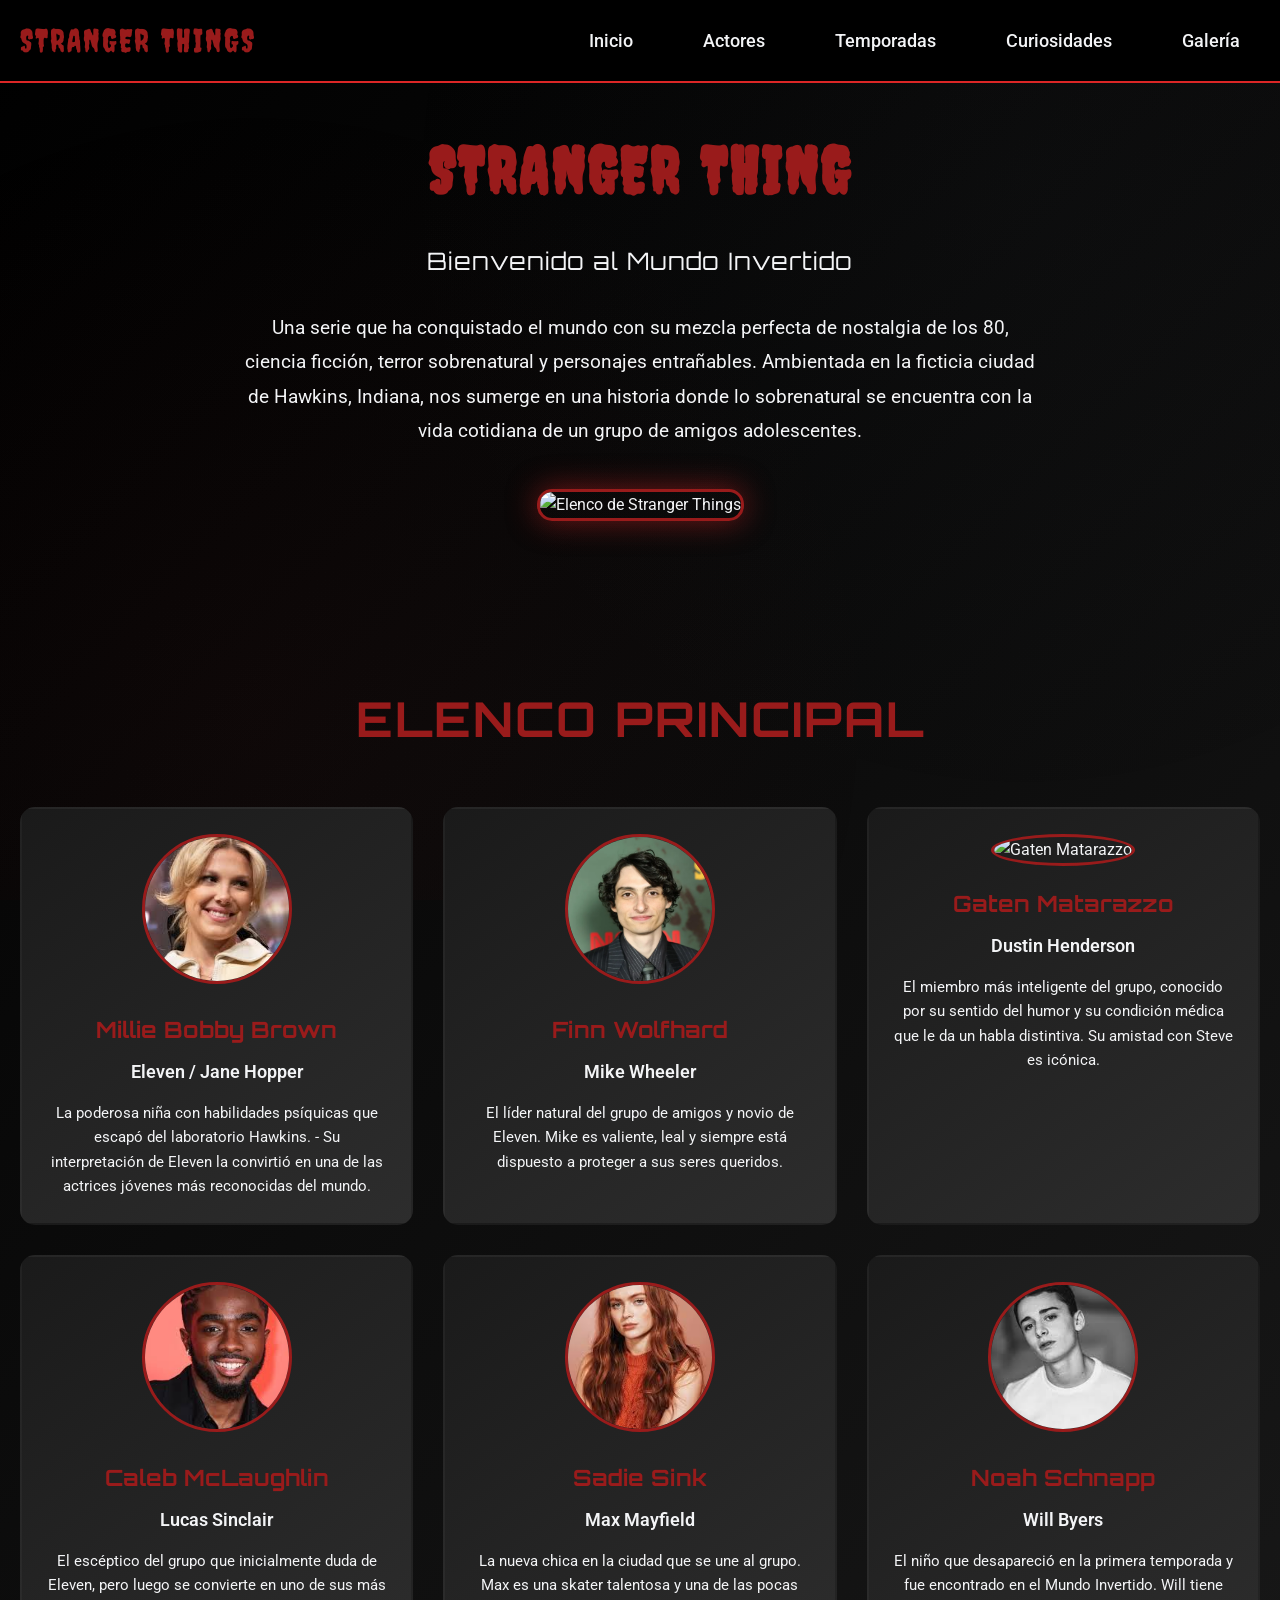
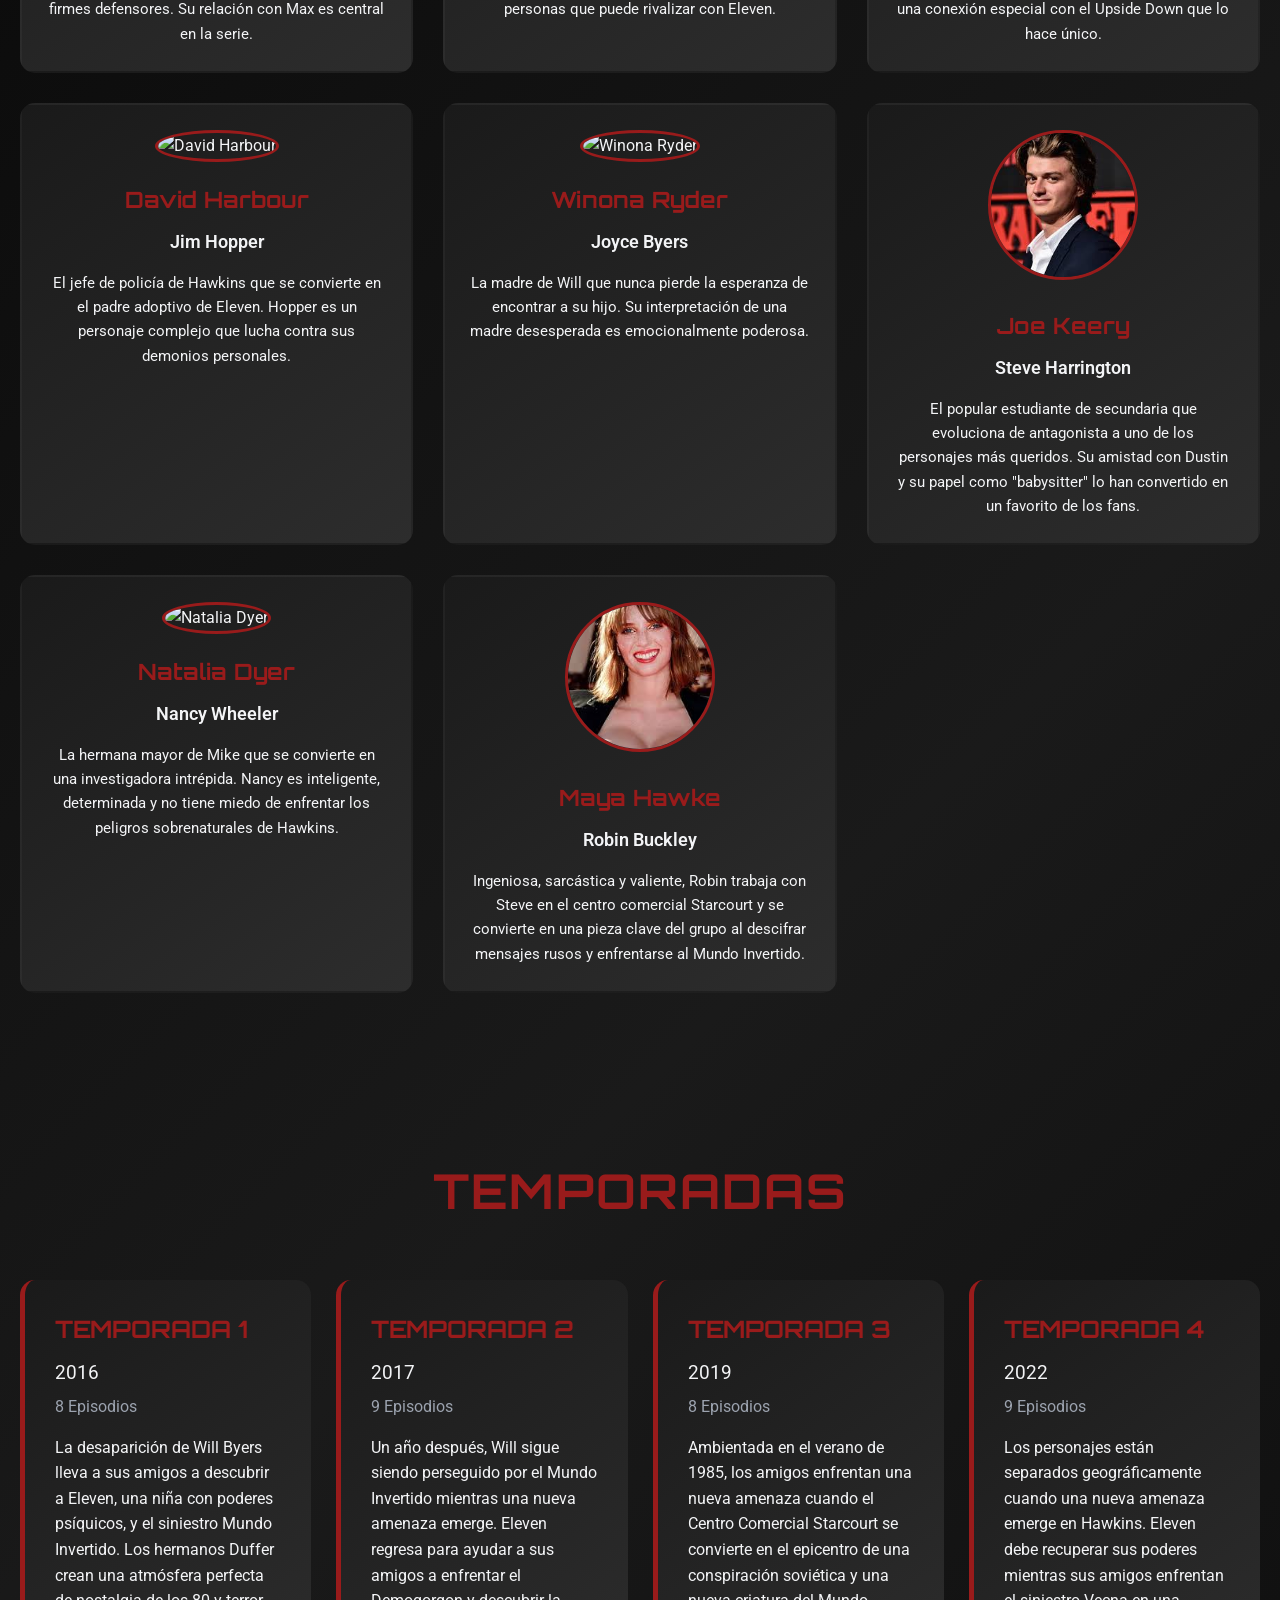
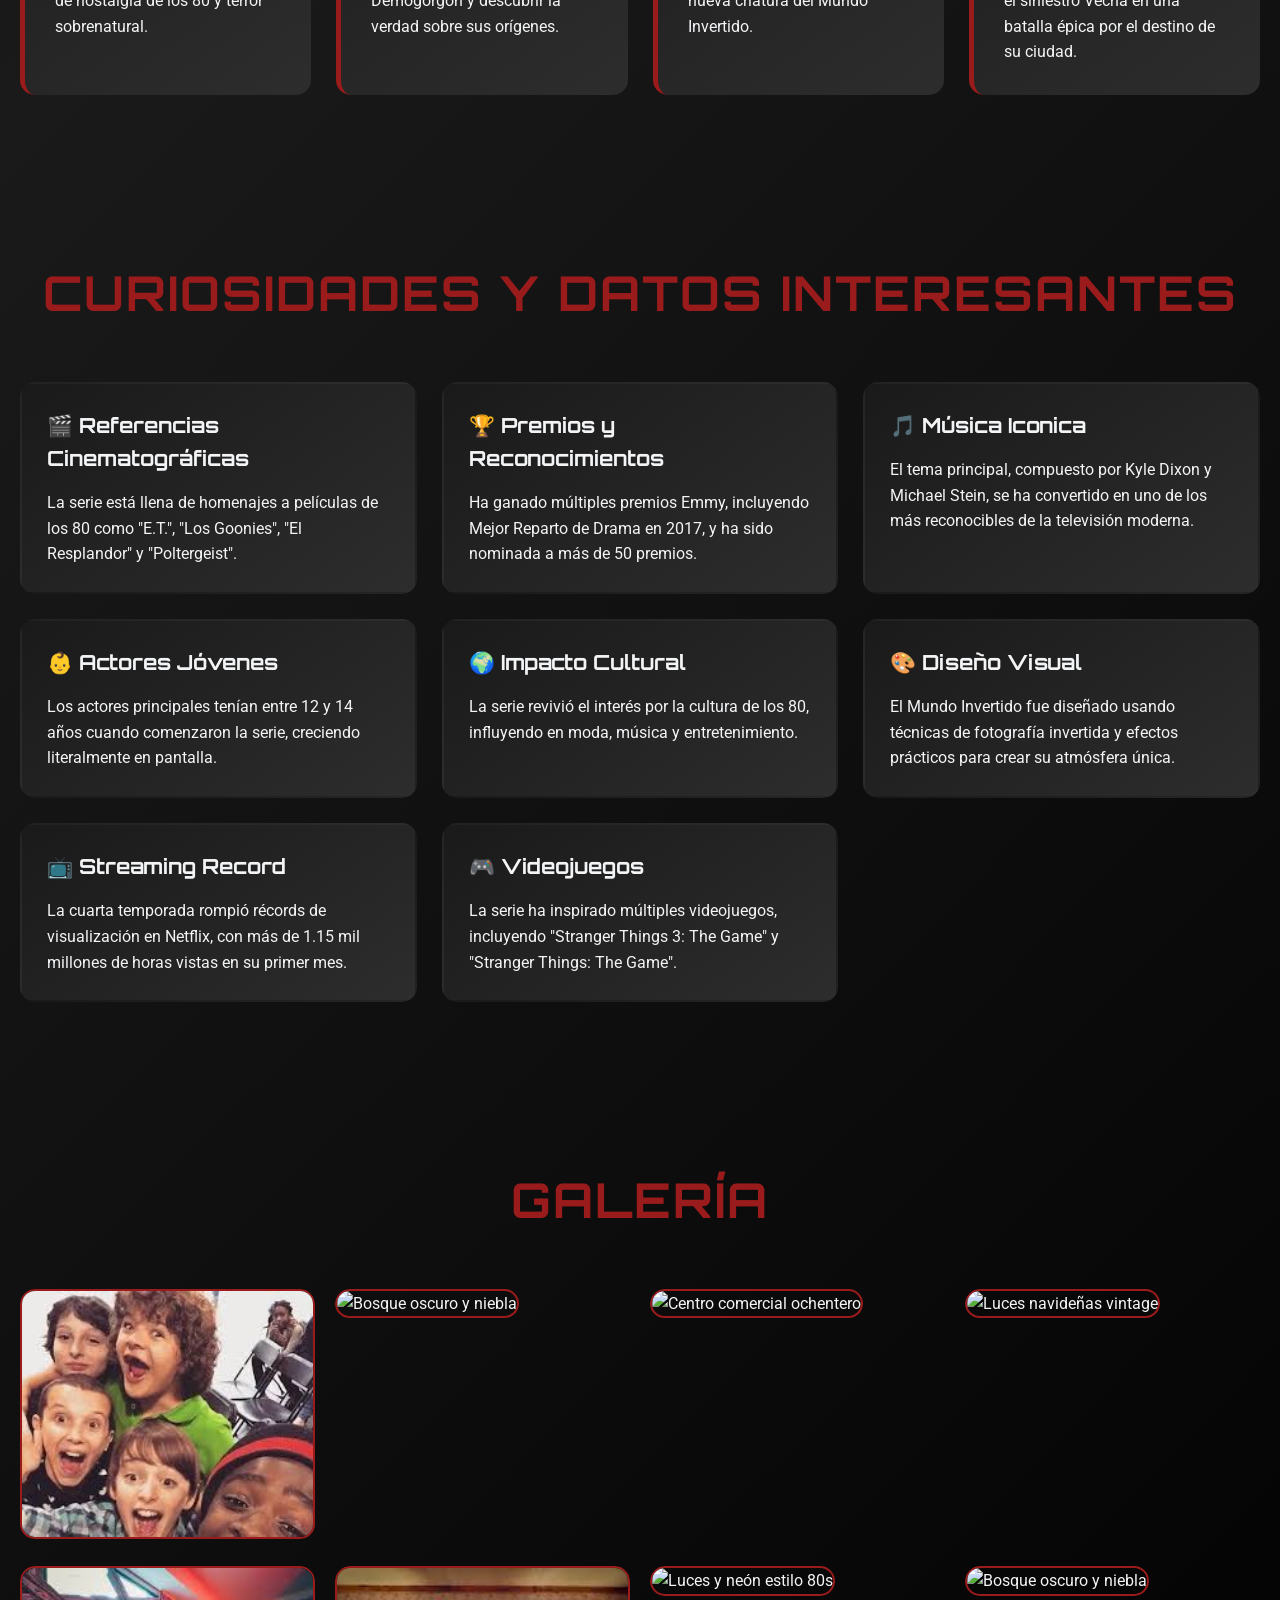
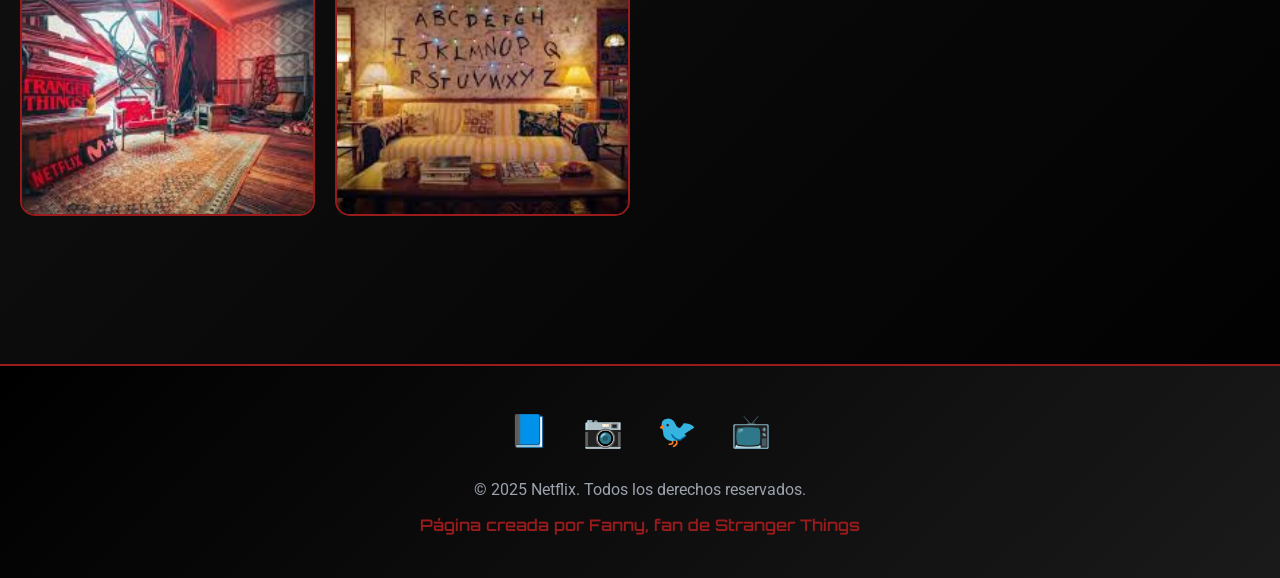
==== commit df8f0f0e: "subir" ====
--- a/index.html
+++ b/index.html
@@ -1,3 +1,4 @@
+
 <!DOCTYPE html>
 <html lang="es">
 <head>
@@ -33,7 +34,7 @@
                 ciudad de Hawkins, Indiana, nos sumerge en una historia donde lo sobrenatural se encuentra 
                 con la vida cotidiana de un grupo de amigos adolescentes.
             </p>
-            <img src="https://images.unsplash.com/photo-1578662996442-48f60103fc96?ixlib=rb-4.0.3&auto=format&fit=crop&w=1200&q=80" 
+            <img src="https://st1.uvnimg.com/24/8a/d9cc718d4b979aed87fc723090e3/elenco-serie-netflix-stranger-things-fotos.jpg" 
                  alt="Elenco de Stranger Things" class="hero-image">
         </section>
 
@@ -250,22 +251,28 @@
             <h2>GALERÍA</h2>
             <div class="gallery">
                 <div class="gallery-item">
-                    <img src="https://images.unsplash.com/photo-1520975922284-9f8a8ef21298?ixlib=rb-4.0.3&auto=format&fit=crop&w=400&q=80" alt="Luces y neón estilo 80s">
-                </div>
-                <div class="gallery-item">
-                    <img src="https://images.unsplash.com/photo-1558981403-c5f9899a28bc?ixlib=rb-4.0.3&auto=format&fit=crop&w=400&q=80" alt="Bosque oscuro y niebla">
-                </div>
-                <div class="gallery-item">
-                    <img src="https://images.unsplash.com/photo-1496302662116-85c2c1df8535?ixlib=rb-4.0.3&auto=format&fit=crop&w=400&q=80" alt="Centro comercial ochentero">
-                </div>
-                <div class="gallery-item">
-                    <img src="https://images.unsplash.com/photo-1477959858617-67f85cf4f1df?ixlib=rb-4.0.3&auto=format&fit=crop&w=400&q=80" alt="Luces navideñas vintage">
-                </div>
-                <div class="gallery-item">
-                    <img src="https://images.unsplash.com/photo-1502904550040-7534597429ae?ixlib=rb-4.0.3&auto=format&fit=crop&w=400&q=80" alt="Pasillo misterioso con neón rojo">
-                </div>
-                <div class="gallery-item">
-                    <img src="https://images.unsplash.com/photo-1545239351-1141bd82e8a6?ixlib=rb-4.0.3&auto=format&fit=crop&w=400&q=80" alt="Televisor retro con estática">
+                    <img src="[data-uri]" alt="Luces y neón estilo 80s">
+                </div>
+                <div class="gallery-item">
+                    <img src="https://encrypted-tbn0.gstatic.com/images?q=tbn:ANd9GcQhuJbOspC4vJ7dmyE4B8MXzaTWchyduiaVrQ&s" alt="Bosque oscuro y niebla">
+                </div>
+                <div class="gallery-item">
+                    <img src="https://encrypted-tbn0.gstatic.com/images?q=tbn:ANd9GcRNFTOvt4Ivodnj5FgYRtWZDlei6wsxk2zbsQ&s" alt="Centro comercial ochentero">
+                </div>
+                <div class="gallery-item">
+                    <img src="https://encrypted-tbn0.gstatic.com/images?q=tbn:ANd9GcRhSKue8ySNWGtwdRLk2HesvNGfqHMQWNC_8A&s" alt="Luces navideñas vintage">
+                </div>
+                <div class="gallery-item">
+                    <img src="[data-uri]" alt="Pasillo misterioso con neón rojo">
+                </div>
+                <div class="gallery-item">
+                    <img src="[data-uri]" alt="Televisor retro con estática">
+                </div>
+                <div class="gallery-item">
+                    <img src="https://encrypted-tbn0.gstatic.com/images?q=tbn:ANd9GcS0toYCipQAEbgR3Aqk-HEEenphoZHR-kteTQ&s" alt="Luces y neón estilo 80s">
+                </div>
+                <div class="gallery-item">
+                    <img src="https://www.civitatis.com/f/estados-unidos/atlanta/tour-stranger-things-589x392.jpg" alt="Bosque oscuro y niebla">
                 </div>
             </div>
         </section>
@@ -280,7 +287,7 @@
                 <a href="#">🐦</a>
                 <a href="#">📺</a>
             </div>
-            <p class="footer-text">© 2024 Netflix. Todos los derechos reservados.</p>
+            <p class="footer-text">© 2025 Netflix. Todos los derechos reservados.</p>
             <p class="signature">Página creada por Fanny, fan de Stranger Things</p>
         </div>
     </footer>
